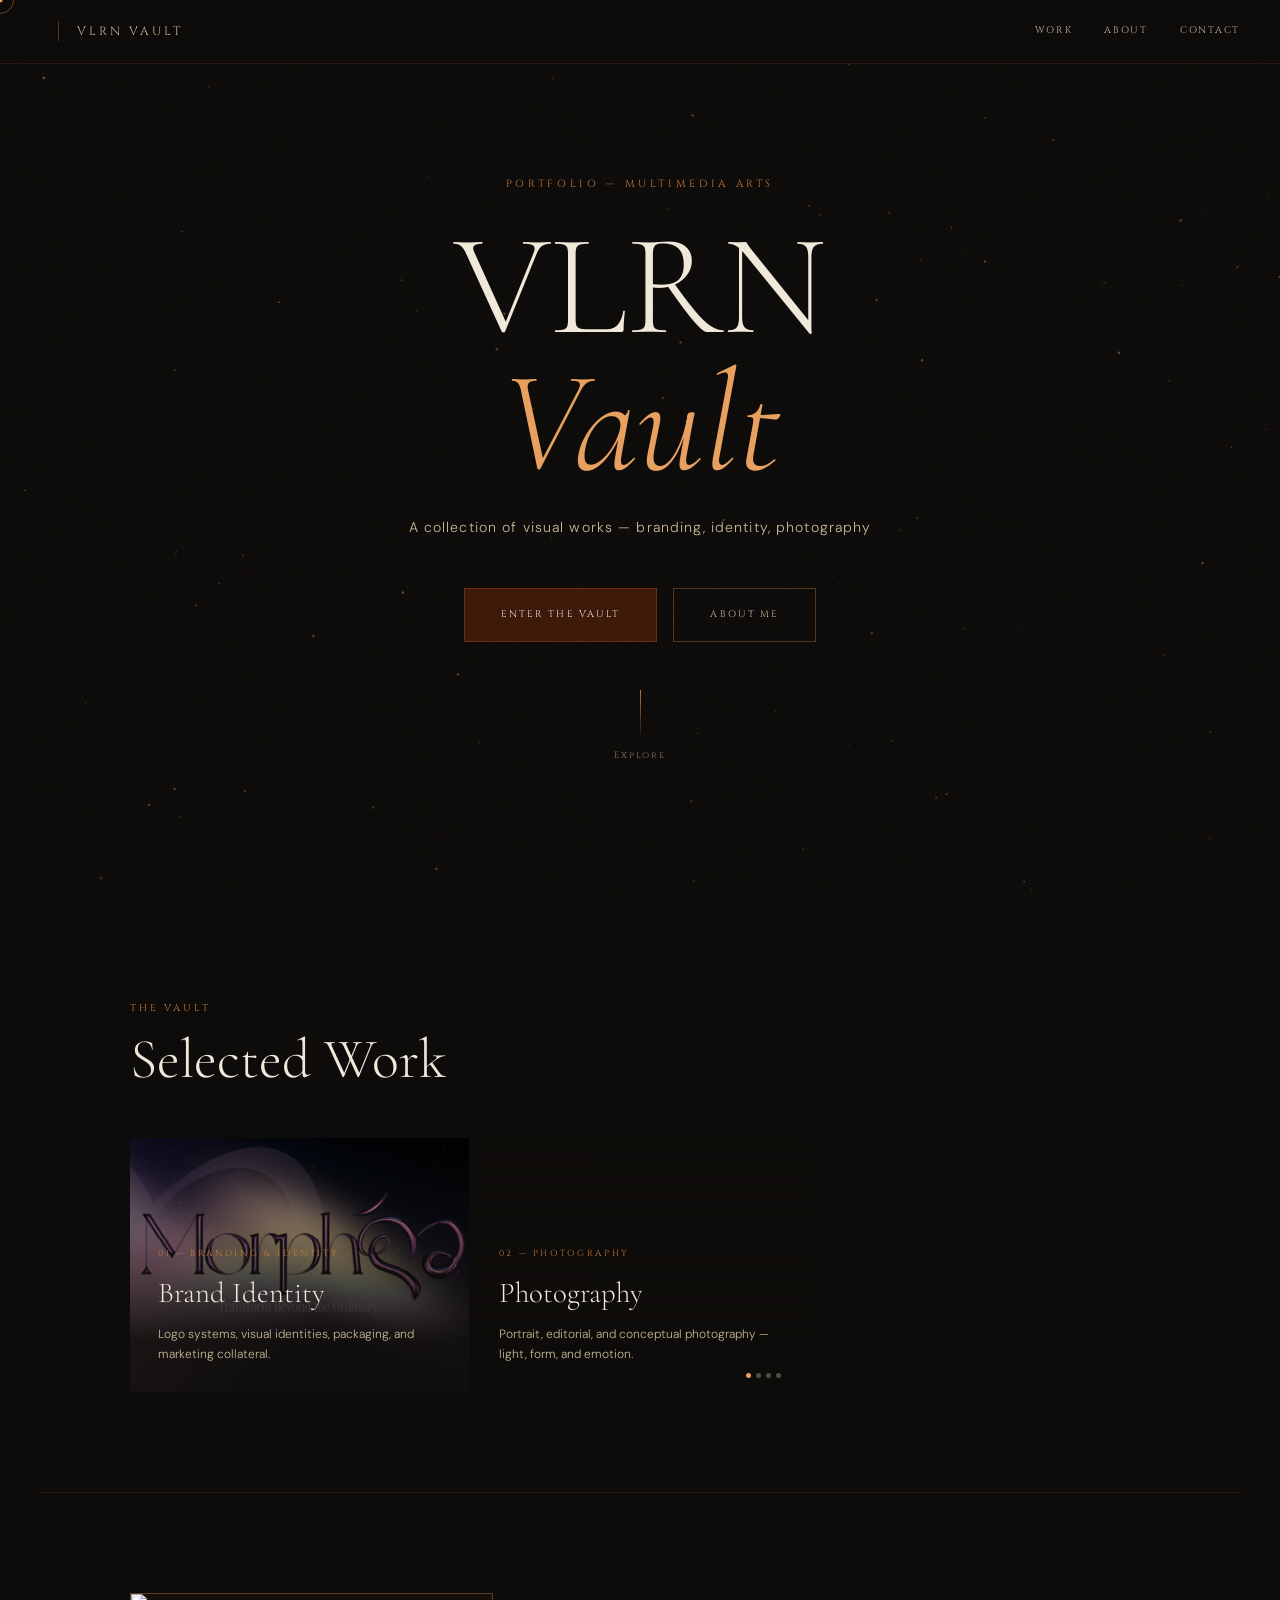
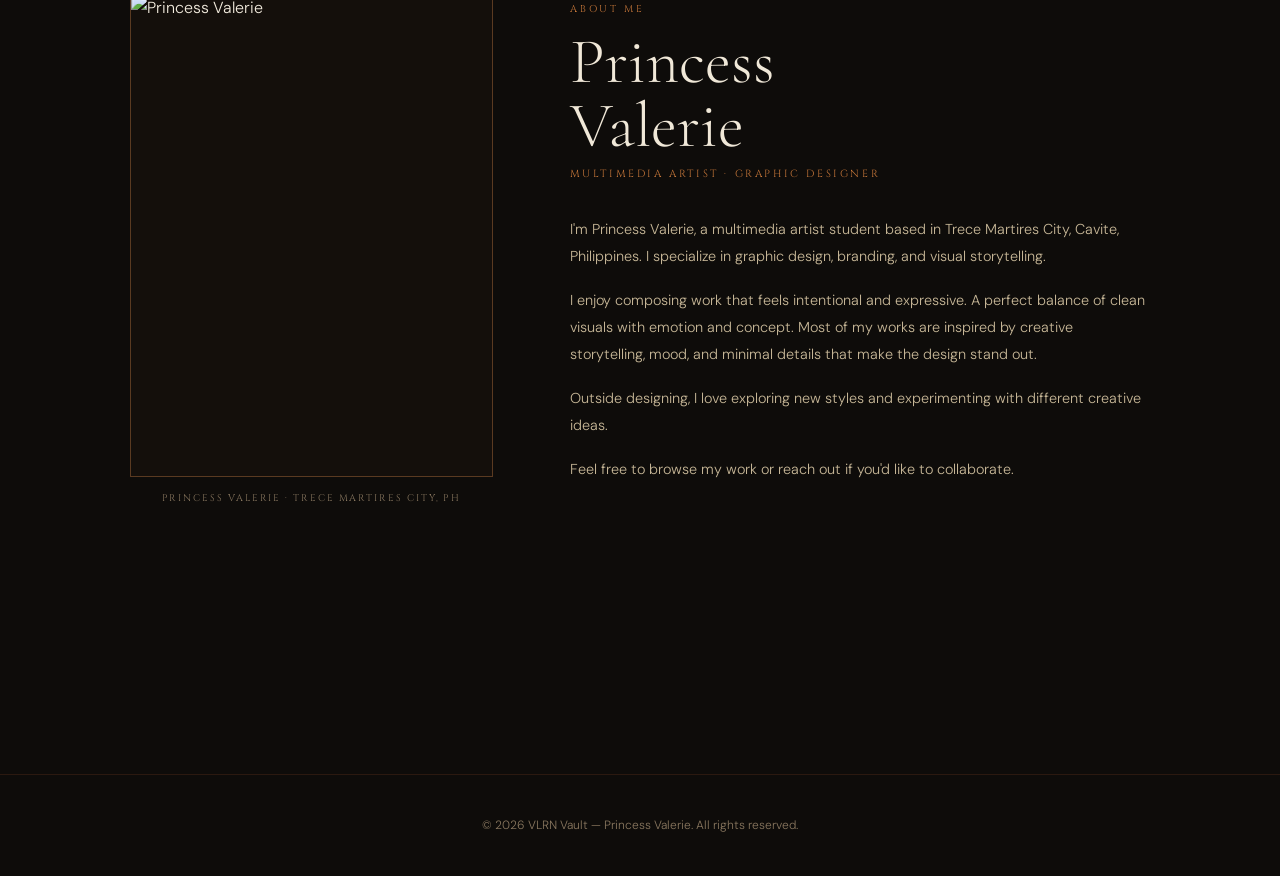
==== index.html @ d0ca5c5c "Add files via upload" ====
<!DOCTYPE html>
<html lang="en">
<head>
  <meta charset="UTF-8" />
  <meta name="viewport" content="width=device-width, initial-scale=1.0" />
  <title>VLRN Vault — Princess Valerie</title>
  <link rel="preconnect" href="https://fonts.googleapis.com" />
  <link rel="preconnect" href="https://fonts.gstatic.com" crossorigin />
  <link href="https://fonts.googleapis.com/css2?family=Cormorant+Garamond:ital,wght@0,300;0,400;0,500;0,600;1,300;1,400&family=Cinzel:wght@400;500;600&family=DM+Sans:wght@300;400;500&display=swap" rel="stylesheet" />
  <style>
    :root {
      --bg: #0e0c0a; --bg2: #161310; --bg3: #1a1410;
      --brown: #3d1a0a; --brown-mid: #6b3010;
      --cream: #f0e8d8; --cream-muted: #c8b898; --cream-dim: #8a7860;
      --accent: #c8783a; --accent2: #e8a060; --accent3: #f0c080;
      --border: rgba(160, 80, 40, 0.2); --border-bright: rgba(200, 120, 58, 0.4);
      --ff-display: 'Cormorant Garamond', Georgia, serif;
      --ff-label: 'Cinzel', serif;
      --ff-body: 'DM Sans', sans-serif;
    }
    *, *::before, *::after { box-sizing: border-box; margin: 0; padding: 0; }
    html { scroll-behavior: smooth; }
    body {
      background: var(--bg); color: var(--cream);
      font-family: var(--ff-body); font-weight: 300;
      line-height: 1.7; overflow-x: hidden; cursor: none; min-height: 100vh;
    }
    body::before {
      content: ''; position: fixed; inset: 0; z-index: 1; pointer-events: none;
      background-image: url("data:image/svg+xml,%3Csvg viewBox='0 0 256 256' xmlns='http://www.w3.org/2000/svg'%3E%3Cfilter id='noise'%3E%3CfeTurbulence type='fractalNoise' baseFrequency='0.9' numOctaves='4' stitchTiles='stitch'/%3E%3C/filter%3E%3Crect width='100%25' height='100%25' filter='url(%23noise)' opacity='0.04'/%3E%3C/svg%3E");
      opacity: 0.35;
    }

    /* CURSOR */
    .cursor-dot { position:fixed;width:5px;height:5px;background:var(--accent2);border-radius:50%;pointer-events:none;z-index:9999;transform:translate(-50%,-50%); }
    .cursor-ring { position:fixed;width:28px;height:28px;border:1.5px solid rgba(200,120,58,0.5);border-radius:50%;pointer-events:none;z-index:9998;transform:translate(-50%,-50%);transition:width .25s,height .25s,border-color .25s; }
    .cursor-ring.hovered { width:44px;height:44px;border-color:var(--accent); }

    /* CANVAS */
    #stars { position:fixed;top:0;left:0;z-index:0;pointer-events:none;width:100%;height:100%; }

    /* NAV */
    .nav {
      position: fixed; top:0;left:0;right:0;height:64px;
      display:flex;align-items:center;justify-content:space-between;
      padding:0 40px;z-index:100;
      background: rgba(14,12,10,0.92);
      border-bottom:1px solid var(--border);
      backdrop-filter:blur(12px);
    }
    /* Logo area — mirrors photography.html */
    .nav-left { display:flex;align-items:center;gap:18px; }
    .vlrn-logo-link { display:flex;align-items:center;text-decoration:none;flex-shrink:0; }
    .vlrn-logo-img {
      height:34px;width:auto;display:block;
      filter:
        invert(0) sepia(0.35) saturate(1.5) hue-rotate(3deg) brightness(1.05)
        drop-shadow(0 0 5px rgba(200,120,58,0.9))
        drop-shadow(0 0 14px rgba(232,160,96,0.65))
        drop-shadow(0 0 28px rgba(200,120,58,0.3));
      transition:filter .3s ease;
    }
    .vlrn-logo-link:hover .vlrn-logo-img {
      filter:
        invert(1) sepia(0.45) saturate(1.7) hue-rotate(3deg) brightness(1.15)
        drop-shadow(0 0 8px rgba(240,192,128,1))
        drop-shadow(0 0 22px rgba(232,160,96,0.9))
        drop-shadow(0 0 44px rgba(200,120,58,0.5));
    }
    .vlrn-logo-text { font-family:var(--ff-label);font-size:0.75rem;letter-spacing:0.25em;text-transform:uppercase;color:var(--cream-muted);text-decoration:none;transition:color .2s; }
    .vlrn-logo-text:hover { color:var(--cream); }
    .nav-divider { width:1px;height:20px;background:var(--border-bright);flex-shrink:0; }

    .nav-links { display:flex;gap:32px;align-items:center; }
    .nav-links a { font-family:var(--ff-label);font-size:0.6rem;letter-spacing:0.18em;text-transform:uppercase;color:var(--cream-muted);text-decoration:none;transition:color .2s;padding:4px 0; }
    .nav-links a:hover { color:var(--accent2); }
    .nav-hamburger { display:none;flex-direction:column;gap:5px;background:none;border:none;padding:8px;cursor:none; }
    .nav-hamburger span { display:block;width:22px;height:1.5px;background:var(--cream-muted);transition:all .3s; }
    .nav-hamburger.open span:nth-child(1) { transform:translateY(6.5px) rotate(45deg); }
    .nav-hamburger.open span:nth-child(2) { opacity:0; }
    .nav-hamburger.open span:nth-child(3) { transform:translateY(-6.5px) rotate(-45deg); }
    .nav-mobile { display:none;position:fixed;inset:0;top:64px;z-index:99;background:rgba(14,12,10,0.98);backdrop-filter:blur(20px);flex-direction:column;align-items:center;justify-content:center;gap:48px; }
    .nav-mobile.open { display:flex; }
    .nav-mobile a { font-family:var(--ff-label);font-size:0.9rem;letter-spacing:0.28em;text-transform:uppercase;color:var(--cream-muted);text-decoration:none;transition:color .2s; }
    .nav-mobile a:hover { color:var(--accent2); }
    @media (max-width:768px) {
      .nav-links { display:none !important; }
      .nav-hamburger { display:flex; }
    }

    /* HERO */
    .hero {
      min-height: 100vh; display:flex;align-items:center;justify-content:center;
      position:relative;z-index:2;text-align:center;padding:120px 40px 80px;
    }
    .hero-content { max-width:800px; }
    .hero-eyebrow { font-family:var(--ff-label);font-size:0.65rem;letter-spacing:0.35em;text-transform:uppercase;color:var(--accent);margin-bottom:24px; }
    .hero-title {
      font-family:var(--ff-display);font-size:clamp(4rem,12vw,9rem);
      font-weight:300;line-height:0.95;color:var(--cream);margin-bottom:24px;
    }
    .hero-title em { font-style:italic;color:var(--accent2); }
    .hero-sub { font-size:0.88rem;color:var(--cream-muted);letter-spacing:0.08em;margin-bottom:48px; }
    .hero-scroll { display:inline-flex;flex-direction:column;align-items:center;gap:10px;color:var(--cream-dim);font-family:var(--ff-label);font-size:0.58rem;letter-spacing:0.2em;text-decoration:none; }
    .hero-scroll-line { width:1px;height:48px;background:linear-gradient(to bottom,var(--accent),transparent); }
    .hero-btns { display:flex;gap:16px;justify-content:center;flex-wrap:wrap;margin-bottom:48px; }
    .hero-btn { font-family:var(--ff-label);font-size:0.6rem;letter-spacing:0.22em;text-transform:uppercase;text-decoration:none;padding:18px 36px;transition:all .3s; }
    .hero-btn-primary { background:var(--brown);border:1px solid var(--brown-mid);color:var(--cream); }
    .hero-btn-primary:hover { background:var(--brown-mid);border-color:var(--accent);color:var(--cream); }
    .hero-btn-outline { background:transparent;border:1px solid var(--border-bright);color:var(--cream-muted); }
    .hero-btn-outline:hover { border-color:var(--accent);color:var(--cream); }

    /* VAULT SECTION */
    .vault-section { padding:100px 40px;max-width:1100px;margin:0 auto;position:relative;z-index:2; }
    .section-eyebrow { font-family:var(--ff-label);font-size:0.62rem;letter-spacing:0.3em;text-transform:uppercase;color:var(--accent);margin-bottom:12px; }
    .section-title { font-family:var(--ff-display);font-size:clamp(2rem,5vw,3.5rem);font-weight:300;color:var(--cream);margin-bottom:48px;line-height:1.1; }

    .vault-grid { display:grid;grid-template-columns:repeat(auto-fill,minmax(320px,1fr));gap:2px; }
    .vault-card {
      position:relative;overflow:hidden;aspect-ratio:4/3;
      text-decoration:none;color:var(--cream);display:flex;flex-direction:column;justify-content:flex-end;
    }
    .vault-card::before {
      content:'';position:absolute;inset:0;
      background:linear-gradient(to top,rgba(14,12,10,0.95) 20%,rgba(14,12,10,0.1));
      z-index:1;transition:opacity .4s;
    }
    .vault-card:hover::before { opacity:0.8; }
    .vault-card-bg { position:absolute;inset:0;background-size:cover;background-position:center;transition:transform .5s ease; }
    .vault-card:hover .vault-card-bg { transform:scale(1.06); }

    .vault-card-slide {
      position:absolute;inset:0;background-size:cover;background-position:center;
      opacity:0;transition:opacity 1.2s ease;
    }
    .vault-card-slide.active { opacity:1; }
    .slide-dots { position:absolute;bottom:14px;right:28px;z-index:3;display:flex;gap:5px; }
    .slide-dot { width:5px;height:5px;border-radius:50%;background:rgba(240,232,216,0.3);transition:background .3s; }
    .slide-dot.active { background:var(--accent2); }

    .vault-card-content { position:relative;z-index:2;padding:28px; }
    .vault-card-num { font-family:var(--ff-label);font-size:0.55rem;letter-spacing:0.3em;text-transform:uppercase;color:var(--accent);margin-bottom:8px;display:block; }
    .vault-card-name { font-family:var(--ff-display);font-size:1.8rem;font-weight:300;margin-bottom:6px; }
    .vault-card-desc { font-size:0.75rem;color:var(--cream-muted); }
    .vault-card-arrow { position:absolute;top:24px;right:24px;z-index:2;font-size:1rem;color:var(--accent);opacity:0;transform:translateX(-8px);transition:opacity .3s,transform .3s; }
    .vault-card:hover .vault-card-arrow { opacity:1;transform:translateX(0); }

    /* ABOUT SECTION */
    .about-section { padding:clamp(60px,8vw,100px) clamp(20px,5vw,40px);max-width:1100px;margin:0 auto;position:relative;z-index:2; }
    .about-grid { display:grid;grid-template-columns:1fr 1.6fr;gap:clamp(32px,6vw,80px);align-items:start; }
    .about-photo-wrap { position:relative;width:100%; }
    .about-photo { width:100%;aspect-ratio:3/4;object-fit:cover;object-position:top center;filter:grayscale(15%) contrast(1.05);border:1px solid var(--border-bright);display:block;max-height:65vh; }
    .about-photo-caption { font-family:var(--ff-label);font-size:0.6rem;letter-spacing:0.2em;text-transform:uppercase;color:var(--cream-dim);margin-top:14px;text-align:center; }
    .about-text { padding-top:8px; }
    .about-name { font-family:var(--ff-display);font-size:clamp(2rem,5vw,4rem);font-weight:300;line-height:1;color:var(--cream);margin-bottom:8px; }
    .about-title-line { font-family:var(--ff-label);font-size:0.65rem;letter-spacing:0.25em;text-transform:uppercase;color:var(--accent);margin-bottom:32px; }
    .about-bio { color:var(--cream-muted);font-size:clamp(0.82rem,2vw,0.9rem);line-height:1.9;margin-bottom:32px; }
    .about-bio p { margin-bottom:16px; }
    .about-bio p:last-child { margin-bottom:0; }
    @media (max-width:768px) {
      .about-section { padding:60px 20px; }
      .about-grid { grid-template-columns:1fr;gap:28px; }
      .about-photo { max-height:72vw; }
      .about-text { padding-top:0; }
      .about-name { font-size:clamp(2rem,9vw,3rem); }
    }
    @media (max-width:430px) {
      .about-photo { aspect-ratio:3/4;max-height:55vw; }
      .about-name { font-size:clamp(1.8rem,10vw,2.6rem); }
    }

    /* CONTACT */
    .contact-block { border-top:1px solid var(--border);padding-top:32px;margin-top:32px; }
    .contact-label { font-family:var(--ff-label);font-size:0.6rem;letter-spacing:0.25em;text-transform:uppercase;color:var(--accent);margin-bottom:20px; }
    .contact-items { display:flex;flex-direction:column;gap:14px; }
    .contact-item { display:flex;align-items:center;gap:14px; }
    .contact-icon { width:32px;height:32px;border:1px solid var(--border-bright);display:flex;align-items:center;justify-content:center;font-size:0.75rem;color:var(--accent);flex-shrink:0; }
    .contact-info { display:flex;flex-direction:column; }
    .contact-info-label { font-family:var(--ff-label);font-size:0.55rem;letter-spacing:0.2em;text-transform:uppercase;color:var(--cream-dim); }
    .contact-info-value { font-size:0.85rem;color:var(--cream-muted);text-decoration:none;transition:color .2s; }
    a.contact-info-value:hover { color:var(--cream); }

    /* DIVIDER */
    .divider { border:none;border-top:1px solid var(--border);margin:0 40px;position:relative;z-index:2; }

    /* FOOTER */
    footer { border-top:1px solid var(--border);padding:40px;text-align:center;position:relative;z-index:2; }
    footer p { font-size:0.75rem;color:var(--cream-dim); }

    /* GLOBAL RESPONSIVE */
    @media (max-width:768px) {
      .nav { padding:0 20px; }
      .vault-section { padding:60px 20px; }
      .vault-grid { grid-template-columns:1fr; }
      .hero { padding:100px 20px 60px;min-height:100svh; }
      .hero-btns { flex-direction:column;align-items:center; }
      .hero-btn { width:100%;max-width:280px;text-align:center; }
    }
    @media (max-width:480px) {
      .hero-title { font-size:clamp(2.5rem,20vw,5rem); }
      .section-title { font-size:clamp(1.6rem,7vw,2.5rem); }
      .about-name { font-size:clamp(1.8rem,8vw,3rem); }
      .vault-card-name { font-size:1.4rem; }
    }
    @media (min-width:1400px) {
      .about-section,.vault-section { max-width:1300px; }
    }

    /* SCROLL TO TOP */
    .scroll-top { position:fixed;bottom:32px;right:32px;z-index:200;width:44px;height:44px;border-radius:50%;background:rgba(61,26,10,0.85);border:1px solid rgba(200,120,58,0.4);color:rgba(200,160,100,0.8);font-size:1rem;display:flex;align-items:center;justify-content:center;cursor:none;text-decoration:none;opacity:0;pointer-events:none;transition:opacity .3s,border-color .3s,background .3s;backdrop-filter:blur(8px); }
    .scroll-top.visible { opacity:1;pointer-events:all; }
    .scroll-top:hover { background:rgba(107,58,10,0.8);border-color:var(--accent);color:var(--cream); }

    /* REVEAL */
    .reveal { opacity:0;transform:translateY(20px);transition:opacity .7s ease,transform .7s ease; }
    .reveal.in { opacity:1;transform:none; }
  </style>
</head>
<body>

  <canvas id="stars"></canvas>
  <div class="cursor-dot" id="dot"></div>
  <div class="cursor-ring" id="ring"></div>

  <nav class="nav">
    <!-- Logo — same as photography.html -->
    <div class="nav-left">
      <a href="#" class="vlrn-logo-link">
        <img src="assets/vlrn5.png" alt="VLRN Vault" class="vlrn-logo-img"
          onerror="this.style.display='none';" />
      </a>
      <div class="nav-divider"></div>
      <a href="#" class="vlrn-logo-text">VLRN Vault</a>
    </div>
    <div class="nav-links">
      <a href="#vault">Work</a>
      <a href="#about">About</a>
      <a href="#contact">Contact</a>
    </div>
    <button class="nav-hamburger" id="hamburger" aria-label="Menu">
      <span></span><span></span><span></span>
    </button>
  </nav>

  <div class="nav-mobile" id="navMobile">
    <a href="#vault" class="mob-link">Work</a>
    <a href="#about" class="mob-link">About</a>
    <a href="#contact" class="mob-link">Contact</a>
  </div>

  <!-- HERO -->
  <section class="hero">
    <div class="hero-content">
      <p class="hero-eyebrow reveal">Portfolio — Multimedia Arts</p>
      <h1 class="hero-title reveal">VLRN<br><em>Vault</em></h1>
      <p class="hero-sub reveal">A collection of visual works — branding, identity, photography</p>
      <div class="hero-btns reveal">
        <a href="#vault" class="hero-btn hero-btn-primary">Enter the Vault</a>
        <a href="#about" class="hero-btn hero-btn-outline">About Me</a>
      </div>
      <a href="#vault" class="hero-scroll reveal">
        <span class="hero-scroll-line"></span>
        Explore
      </a>
    </div>
  </section>

  <!-- VAULT GRID -->
  <section class="vault-section" id="vault">
    <p class="section-eyebrow reveal">The Vault</p>
    <h2 class="section-title reveal">Selected Work</h2>
    <div class="vault-grid">

      <!-- BRANDING -->
      <a href="branding.html" class="vault-card reveal">
        <div class="vault-card-bg" style="background:linear-gradient(135deg,#0d0518,#3d1278,#c44fd0);background-image:url('assets/header.png');background-size:cover;background-position:center;"></div>
        <span class="vault-card-arrow">→</span>
        <div class="vault-card-content">
          <span class="vault-card-num">01 — Branding & Identity</span>
          <h2 class="vault-card-name">Brand Identity</h2>
          <p class="vault-card-desc">Logo systems, visual identities, packaging, and marketing collateral.</p>
        </div>
      </a>

      <!-- PHOTOGRAPHY — slideshow -->
      <a href="photography.html" class="vault-card reveal" id="photoCard">
        <div class="slide-dots" id="slideDots"></div>
        <span class="vault-card-arrow">→</span>
        <div class="vault-card-content">
          <span class="vault-card-num">02 — Photography</span>
          <h2 class="vault-card-name">Photography</h2>
          <p class="vault-card-desc">Portrait, editorial, and conceptual photography — light, form, and emotion.</p>
        </div>
      </a>

    </div>
  </section>

  <hr class="divider" />

  <!-- ABOUT -->
  <section class="about-section" id="about">
    <div class="about-grid">
      <div class="about-photo-wrap reveal">
        <img class="about-photo" src="assets/PengPengSahur.jpg" alt="Princess Valerie" onerror="this.style.background='#1a1410';this.style.minHeight='400px';" />
        <p class="about-photo-caption">Princess Valerie · Trece Martires City, PH</p>
      </div>
      <div class="about-text">
        <p class="section-eyebrow reveal">About Me</p>
        <h2 class="about-name reveal">Princess<br>Valerie</h2>
        <p class="about-title-line reveal">Multimedia Artist · Graphic Designer</p>
        <div class="about-bio reveal">
          <p>I'm Princess Valerie, a multimedia artist student based in Trece Martires City, Cavite, Philippines. I specialize in graphic design, branding, and visual storytelling.</p>
          <p>I enjoy composing work that feels intentional and expressive. A perfect balance of clean visuals with emotion and concept. Most of my works are inspired by creative storytelling, mood, and minimal details that make the design stand out.</p>
          <p>Outside designing, I love exploring new styles and experimenting with different creative ideas.</p>
          <p>Feel free to browse my work or reach out if you'd like to collaborate.</p>
        </div>
        <div class="contact-block reveal" id="contact">
          <p class="contact-label">Get in Touch</p>
          <div class="contact-items">
            <div class="contact-item">
              <div class="contact-icon">✉</div>
              <div class="contact-info">
                <span class="contact-info-label">Email</span>
                <a href="mailto:valrinry@gmail.com" class="contact-info-value">valrinry@gmail.com</a>
              </div>
            </div>
            <div class="contact-item">
              <div class="contact-icon">◈</div>
              <div class="contact-info">
                <span class="contact-info-label">Instagram</span>
                <a href="https://instagram.com/vlrn.vault" target="_blank" class="contact-info-value">@vlrn.vault</a>
              </div>
            </div>
          </div>
        </div>
      </div>
    </div>
  </section>

  <footer>
    <p>© 2026 VLRN Vault — Princess Valerie. All rights reserved.</p>
  </footer>

  <a href="#" class="scroll-top" id="scrollTop" aria-label="Back to top">↑</a>

  <script>
    /* STARS */
    (function() {
      const canvas = document.getElementById('stars'), ctx = canvas.getContext('2d');
      let stars = [], W, H;
      function resize() { W = canvas.width = window.innerWidth; H = canvas.height = window.innerHeight; }
      function initStars() {
        stars = [];
        for (let i = 0; i < 160; i++)
          stars.push({ x:Math.random()*W, y:Math.random()*H, r:Math.random()*1.2+0.2, a:Math.random(), da:(Math.random()-.5)*.004, speed:Math.random()*.1+.02 });
      }
      function draw() {
        ctx.clearRect(0,0,W,H);
        stars.forEach(s => {
          s.a += s.da; if (s.a<=0||s.a>=1) s.da*=-1;
          s.y -= s.speed; if (s.y<0) { s.y=H; s.x=Math.random()*W; }
          ctx.beginPath(); ctx.arc(s.x,s.y,s.r,0,Math.PI*2);
          ctx.fillStyle=`rgba(200,160,100,${s.a*0.5})`; ctx.fill();
        });
        requestAnimationFrame(draw);
      }
      window.addEventListener('resize', () => { resize(); initStars(); });
      resize(); initStars(); draw();
    })();

    /* CURSOR */
    (function() {
      const dot = document.getElementById('dot'), ring = document.getElementById('ring');
      let mx=0,my=0,rx=0,ry=0;
      document.addEventListener('mousemove', e => { mx=e.clientX; my=e.clientY; });
      (function follow() {
        rx+=(mx-rx)*.12; ry+=(my-ry)*.12;
        dot.style.left=mx+'px'; dot.style.top=my+'px';
        ring.style.left=rx+'px'; ring.style.top=ry+'px';
        requestAnimationFrame(follow);
      })();
      document.querySelectorAll('a,button').forEach(el => {
        el.addEventListener('mouseenter', () => ring.classList.add('hovered'));
        el.addEventListener('mouseleave', () => ring.classList.remove('hovered'));
      });
    })();

    /* PHOTOGRAPHY SLIDESHOW */
    (function() {
      const slides = [
        'assets/IMG_0067.png',
        'assets/IMG_0069.png',
        'assets/IMG_6723 3.png',
        'assets/IMG_9928.png'
      ];
      const card = document.getElementById('photoCard');
      const dotsEl = document.getElementById('slideDots');
      let cur = 0;

      slides.forEach((src, i) => {
        const el = document.createElement('div');
        el.className = 'vault-card-slide' + (i === 0 ? ' active' : '');
        el.style.backgroundImage = `url('${src}')`;
        card.insertBefore(el, card.firstChild);

        const dot = document.createElement('div');
        dot.className = 'slide-dot' + (i === 0 ? ' active' : '');
        dotsEl.appendChild(dot);
      });

      setInterval(() => {
        const allSlides = card.querySelectorAll('.vault-card-slide');
        const allDots = dotsEl.querySelectorAll('.slide-dot');
        allSlides[cur].classList.remove('active');
        allDots[cur].classList.remove('active');
        cur = (cur + 1) % slides.length;
        allSlides[cur].classList.add('active');
        allDots[cur].classList.add('active');
      }, 2800);
    })();

    /* SCROLL TO TOP */
    const scrollTopBtn = document.getElementById('scrollTop');
    window.addEventListener('scroll', () => scrollTopBtn.classList.toggle('visible', window.scrollY > 300));
    scrollTopBtn.addEventListener('click', e => { e.preventDefault(); window.scrollTo({ top:0, behavior:'smooth' }); });

    /* REVEAL */
    const ro = new IntersectionObserver(entries => {
      entries.forEach(e => {
        if (e.isIntersecting) {
          const sibs = [...e.target.parentElement.querySelectorAll('.reveal')];
          setTimeout(() => e.target.classList.add('in'), sibs.indexOf(e.target) * 100);
          ro.unobserve(e.target);
        }
      });
    }, { threshold: 0.1 });
    document.querySelectorAll('.reveal').forEach(r => ro.observe(r));

    /* HAMBURGER */
    const hamburger = document.getElementById('hamburger');
    const navMobile = document.getElementById('navMobile');
    hamburger.addEventListener('click', () => {
      hamburger.classList.toggle('open');
      navMobile.classList.toggle('open');
      document.body.style.overflow = navMobile.classList.contains('open') ? 'hidden' : '';
    });
    document.querySelectorAll('.mob-link').forEach(link => {
      link.addEventListener('click', () => {
        hamburger.classList.remove('open');
        navMobile.classList.remove('open');
        document.body.style.overflow = '';
      });
    });
  </script>
</body>
</html>
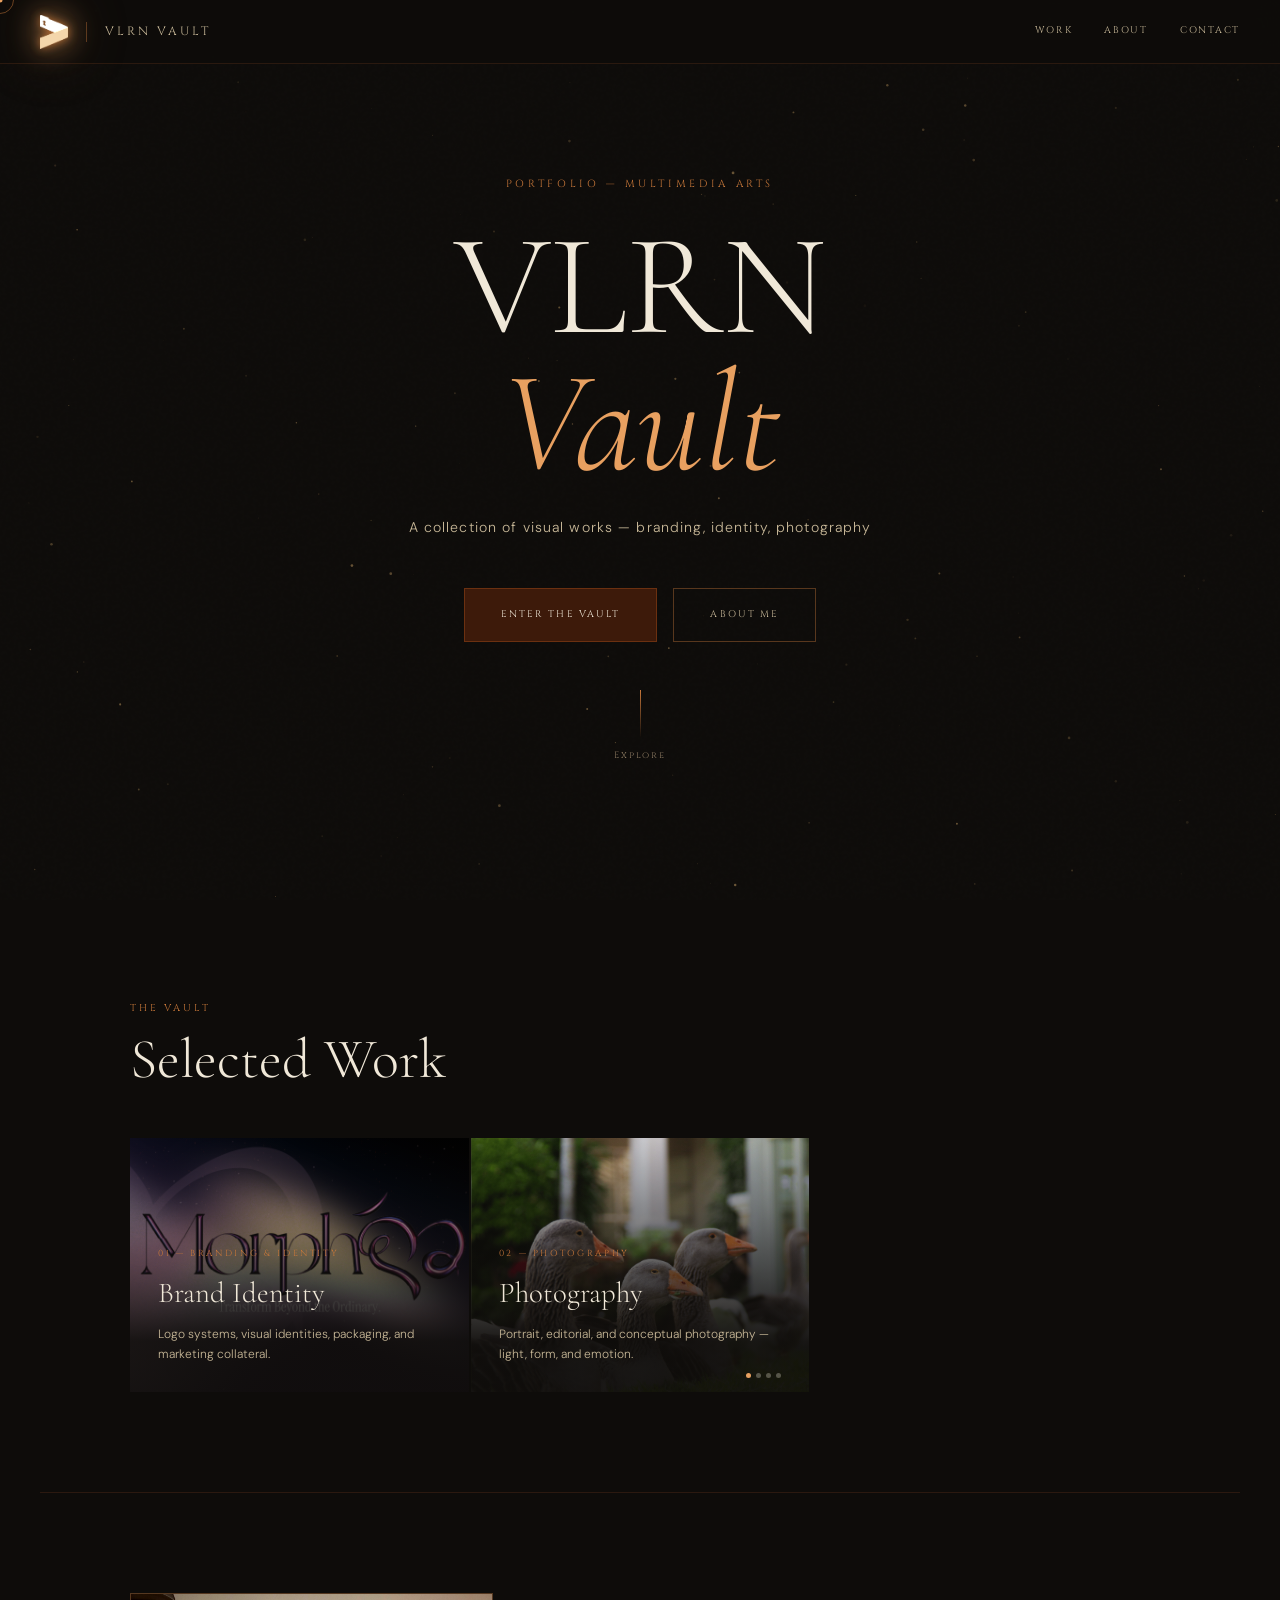
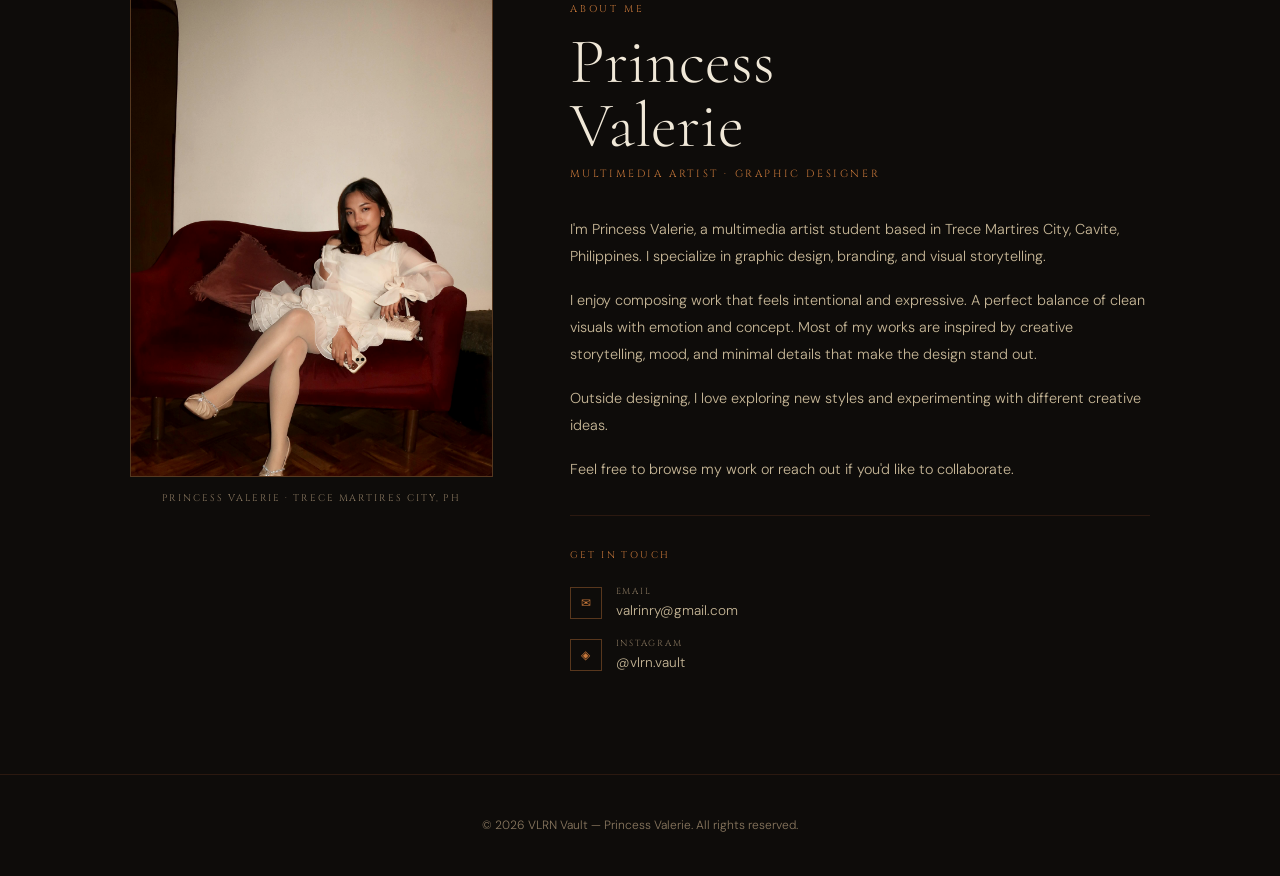
==== commit 3c28bbdd: "Update image file extensions in slideshow" ====
--- a/index.html
+++ b/index.html
@@ -389,10 +389,10 @@
     /* PHOTOGRAPHY SLIDESHOW */
     (function() {
       const slides = [
-        'assets/IMG_0067.png',
-        'assets/IMG_0069.png',
-        'assets/IMG_6723 3.png',
-        'assets/IMG_9928.png'
+        'assets/IMG_0067.jpg',
+        'assets/IMG_0069.jpg',
+        'assets/IMG_6723 3.jpg',
+        'assets/IMG_9928.jpg'
       ];
       const card = document.getElementById('photoCard');
       const dotsEl = document.getElementById('slideDots');
@@ -454,4 +454,4 @@
     });
   </script>
 </body>
-</html>+</html>
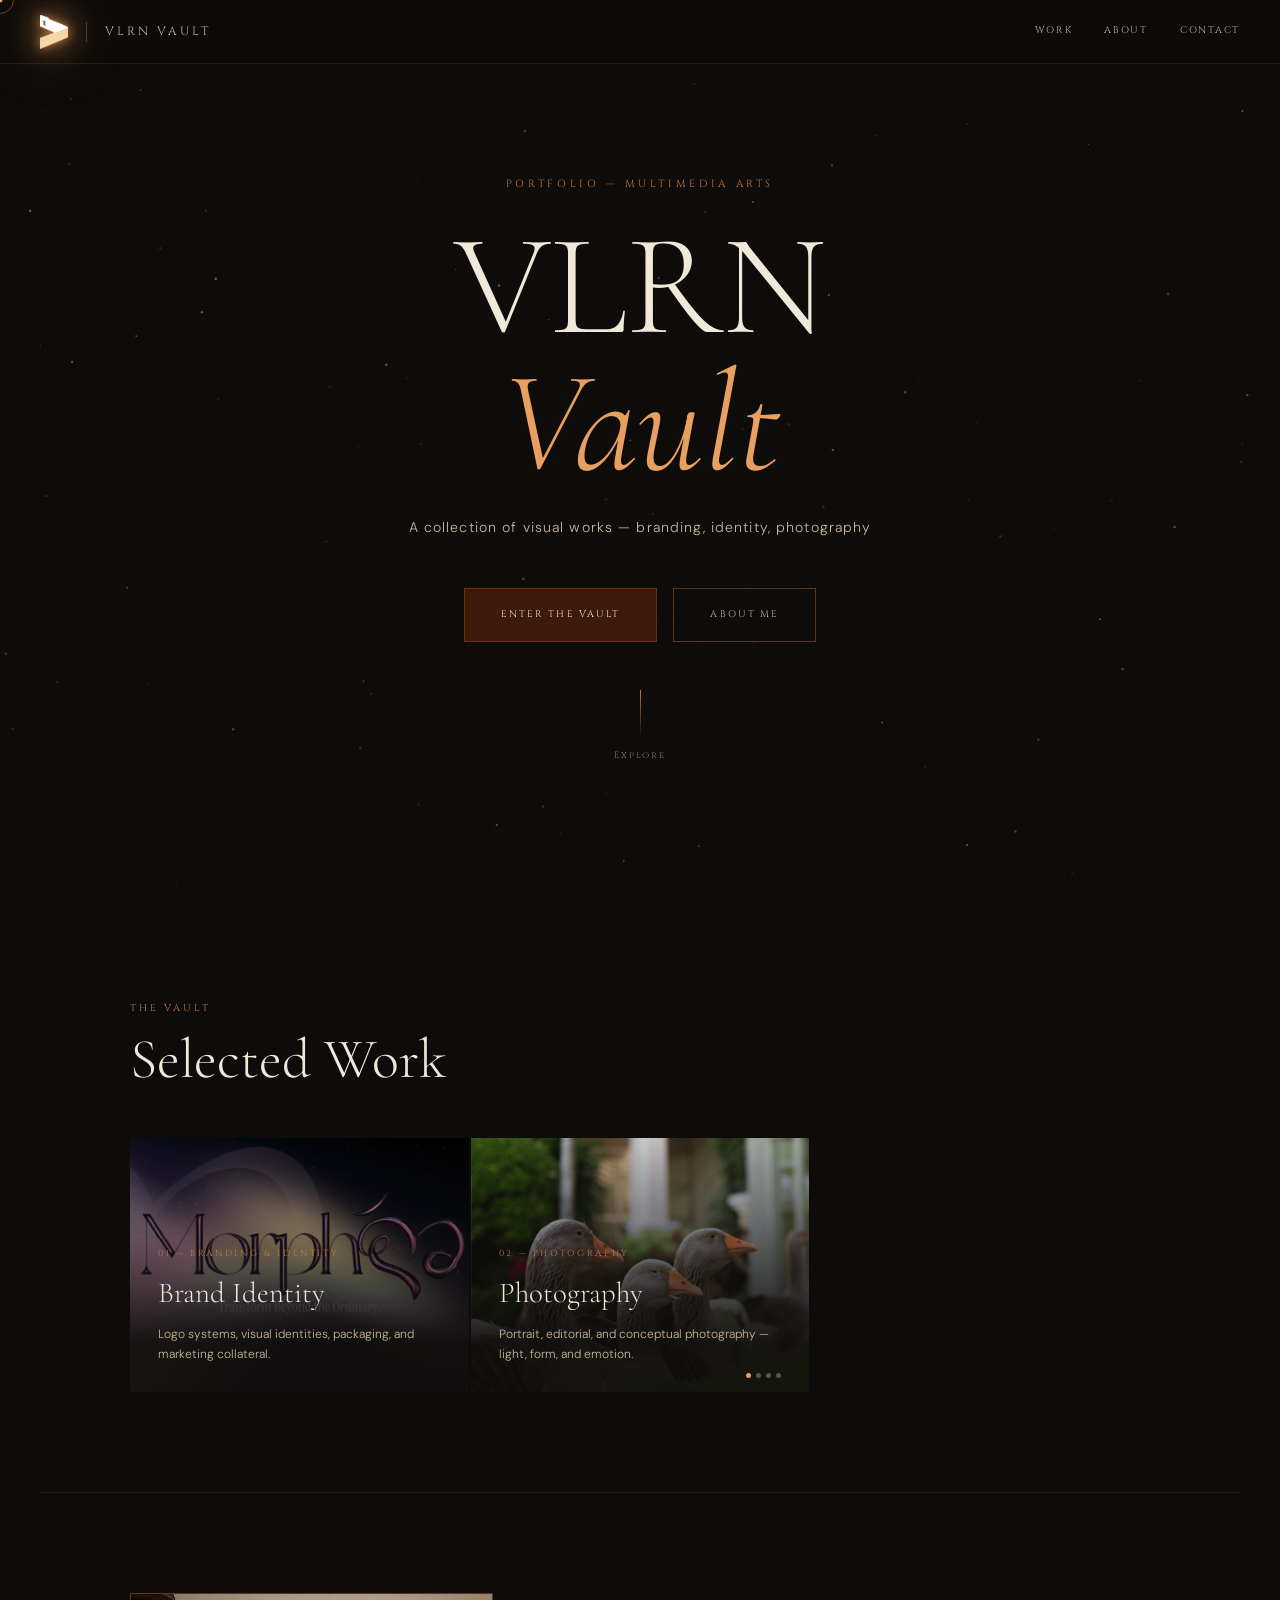
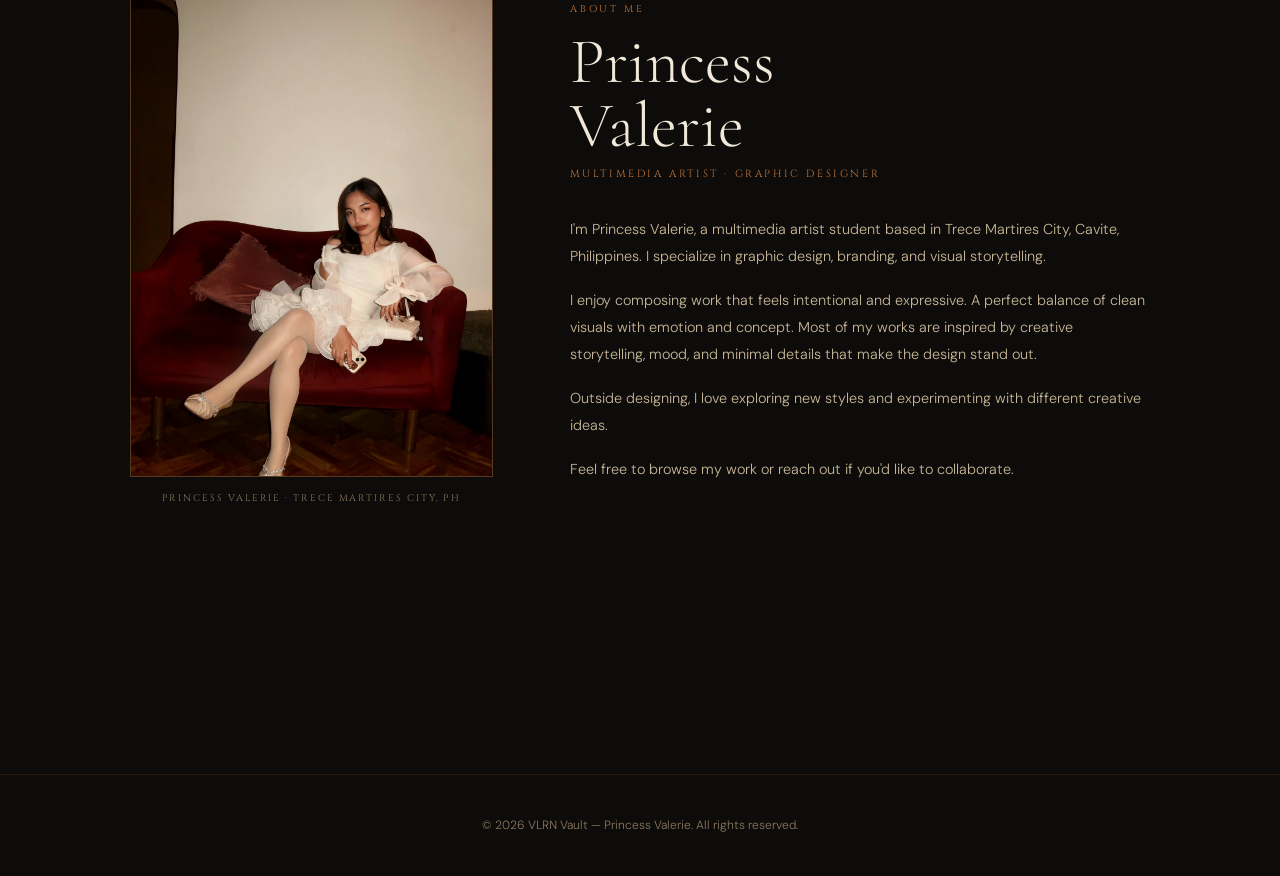
==== commit 0597c82f: "Add files via upload" ====
--- a/index.html
+++ b/index.html
@@ -7,6 +7,7 @@
   <link rel="preconnect" href="https://fonts.googleapis.com" />
   <link rel="preconnect" href="https://fonts.gstatic.com" crossorigin />
   <link href="https://fonts.googleapis.com/css2?family=Cormorant+Garamond:ital,wght@0,300;0,400;0,500;0,600;1,300;1,400&family=Cinzel:wght@400;500;600&family=DM+Sans:wght@300;400;500&display=swap" rel="stylesheet" />
+  <link rel="icon" type="image/png" href="../assets/vlrn5.png" />
   <style>
     :root {
       --bg: #0e0c0a; --bg2: #161310; --bg3: #1a1410;
@@ -454,4 +455,4 @@
     });
   </script>
 </body>
-</html>
+</html>
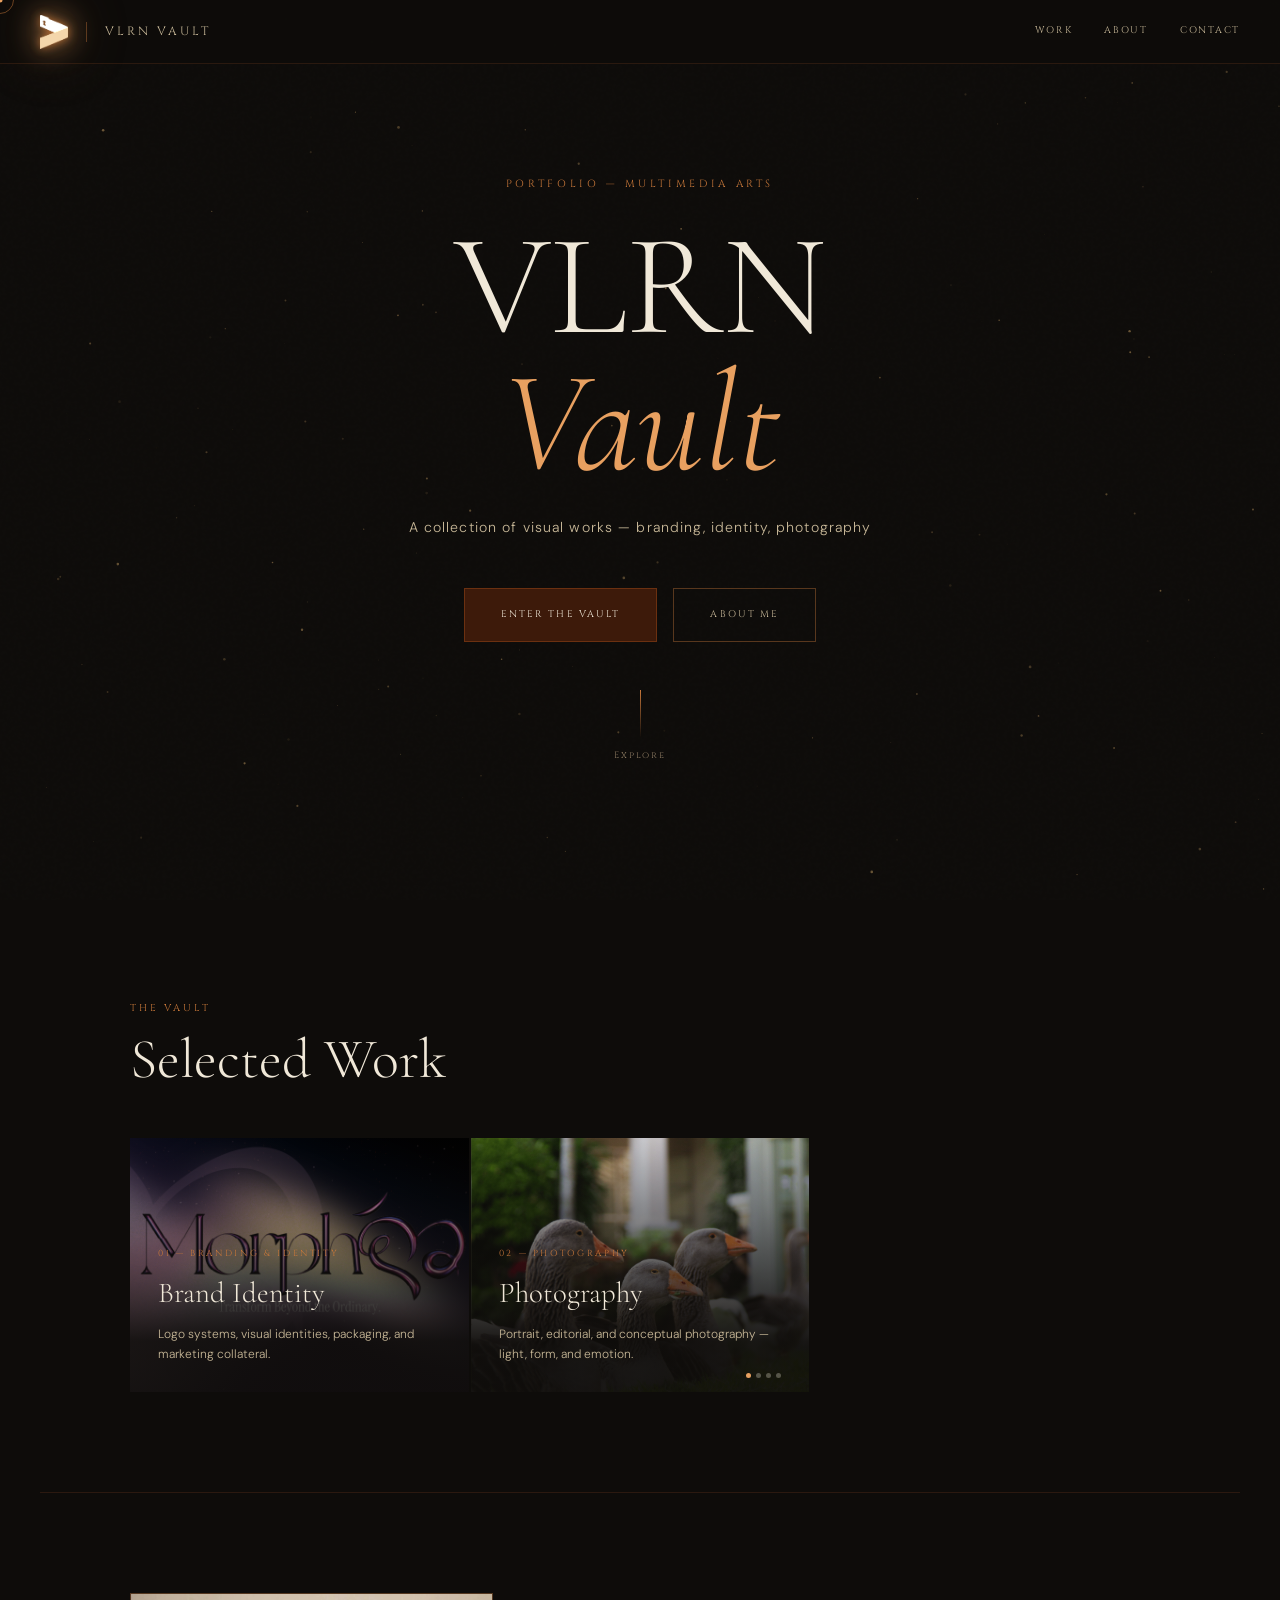
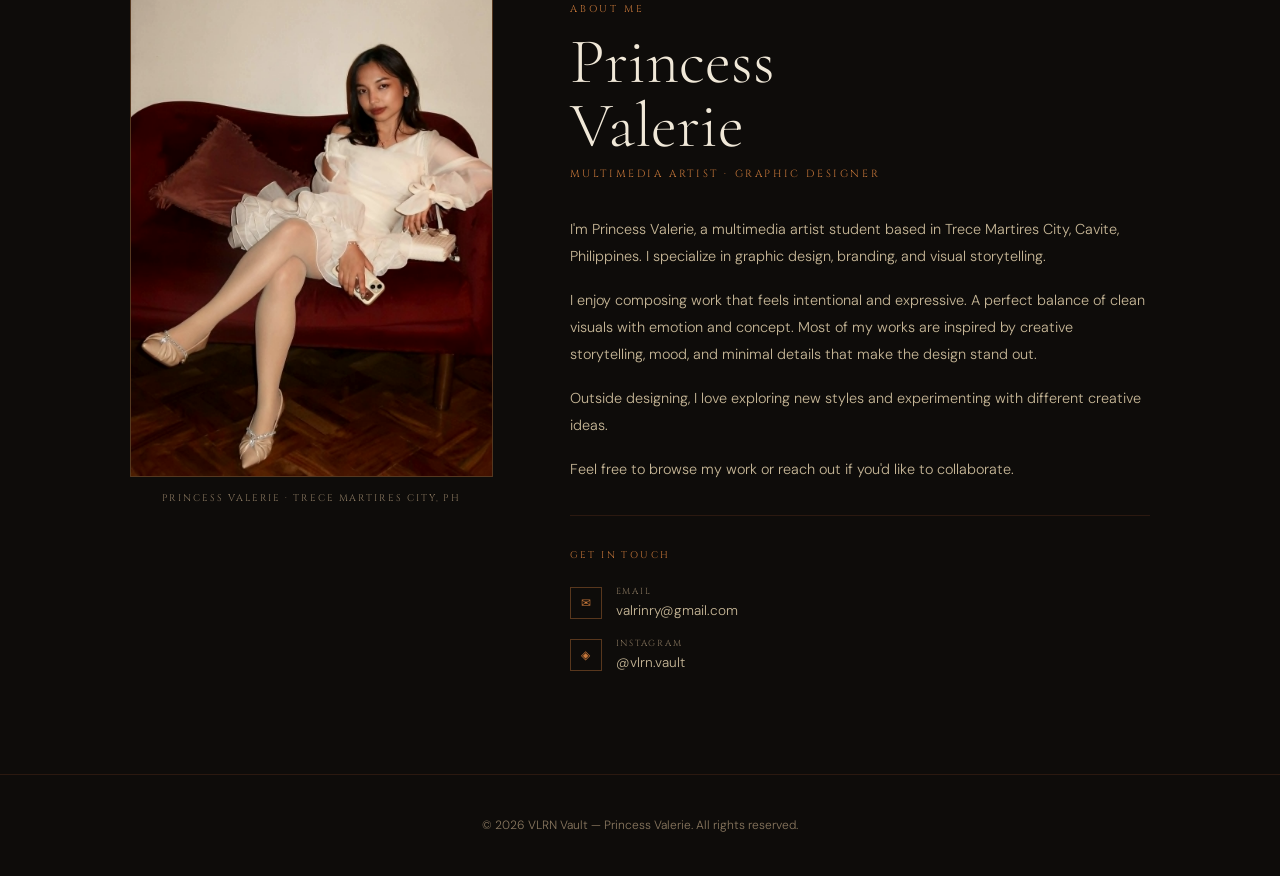
==== commit 8bda86b7: "Refactor about photo styles for better responsiveness Updated styles for the about photo section, in" ====
--- a/index.html
+++ b/index.html
@@ -49,7 +49,6 @@
       border-bottom:1px solid var(--border);
       backdrop-filter:blur(12px);
     }
-    /* Logo area — mirrors photography.html */
     .nav-left { display:flex;align-items:center;gap:18px; }
     .vlrn-logo-link { display:flex;align-items:center;text-decoration:none;flex-shrink:0; }
     .vlrn-logo-img {
@@ -150,7 +149,19 @@
     .about-section { padding:clamp(60px,8vw,100px) clamp(20px,5vw,40px);max-width:1100px;margin:0 auto;position:relative;z-index:2; }
     .about-grid { display:grid;grid-template-columns:1fr 1.6fr;gap:clamp(32px,6vw,80px);align-items:start; }
     .about-photo-wrap { position:relative;width:100%; }
-    .about-photo { width:100%;aspect-ratio:3/4;object-fit:cover;object-position:top center;filter:grayscale(15%) contrast(1.05);border:1px solid var(--border-bright);display:block;max-height:65vh; }
+
+    /* BASE about-photo — desktop */
+    .about-photo {
+      width:100%;
+      aspect-ratio:3/4;
+      object-fit:cover;
+      object-position:center 15%;   /* ← was "top center", now shows face */
+      filter:grayscale(15%) contrast(1.05);
+      border:1px solid var(--border-bright);
+      display:block;
+      max-height:65vh;
+    }
+
     .about-photo-caption { font-family:var(--ff-label);font-size:0.6rem;letter-spacing:0.2em;text-transform:uppercase;color:var(--cream-dim);margin-top:14px;text-align:center; }
     .about-text { padding-top:8px; }
     .about-name { font-family:var(--ff-display);font-size:clamp(2rem,5vw,4rem);font-weight:300;line-height:1;color:var(--cream);margin-bottom:8px; }
@@ -158,15 +169,29 @@
     .about-bio { color:var(--cream-muted);font-size:clamp(0.82rem,2vw,0.9rem);line-height:1.9;margin-bottom:32px; }
     .about-bio p { margin-bottom:16px; }
     .about-bio p:last-child { margin-bottom:0; }
+
+    /* MOBILE about-photo fix */
     @media (max-width:768px) {
       .about-section { padding:60px 20px; }
       .about-grid { grid-template-columns:1fr;gap:28px; }
-      .about-photo { max-height:72vw; }
       .about-text { padding-top:0; }
       .about-name { font-size:clamp(2rem,9vw,3rem); }
-    }
+
+      /* Key fix: remove height cap, let aspect-ratio drive the height */
+      .about-photo {
+        aspect-ratio: 3/4;
+        max-height: none;              /* remove the cap that was squashing the photo */
+        width: 100%;
+        object-position: center 15%;  /* keep subject centered */
+      }
+    }
+
     @media (max-width:430px) {
-      .about-photo { aspect-ratio:3/4;max-height:55vw; }
+      .about-photo {
+        aspect-ratio: 3/4;
+        max-height: none;
+        object-position: center 15%;
+      }
       .about-name { font-size:clamp(1.8rem,10vw,2.6rem); }
     }
 
@@ -224,7 +249,6 @@
   <div class="cursor-ring" id="ring"></div>
 
   <nav class="nav">
-    <!-- Logo — same as photography.html -->
     <div class="nav-left">
       <a href="#" class="vlrn-logo-link">
         <img src="assets/vlrn5.png" alt="VLRN Vault" class="vlrn-logo-img"
@@ -303,7 +327,12 @@
   <section class="about-section" id="about">
     <div class="about-grid">
       <div class="about-photo-wrap reveal">
-        <img class="about-photo" src="assets/PengPengSahur.jpg" alt="Princess Valerie" onerror="this.style.background='#1a1410';this.style.minHeight='400px';" />
+        <img
+          class="about-photo"
+          src="assets/PengPengSahur.jpg"
+          alt="Princess Valerie"
+          onerror="this.style.background='#1a1410';this.style.minHeight='400px';"
+        />
         <p class="about-photo-caption">Princess Valerie · Trece Martires City, PH</p>
       </div>
       <div class="about-text">
@@ -455,4 +484,4 @@
     });
   </script>
 </body>
-</html>+</html>
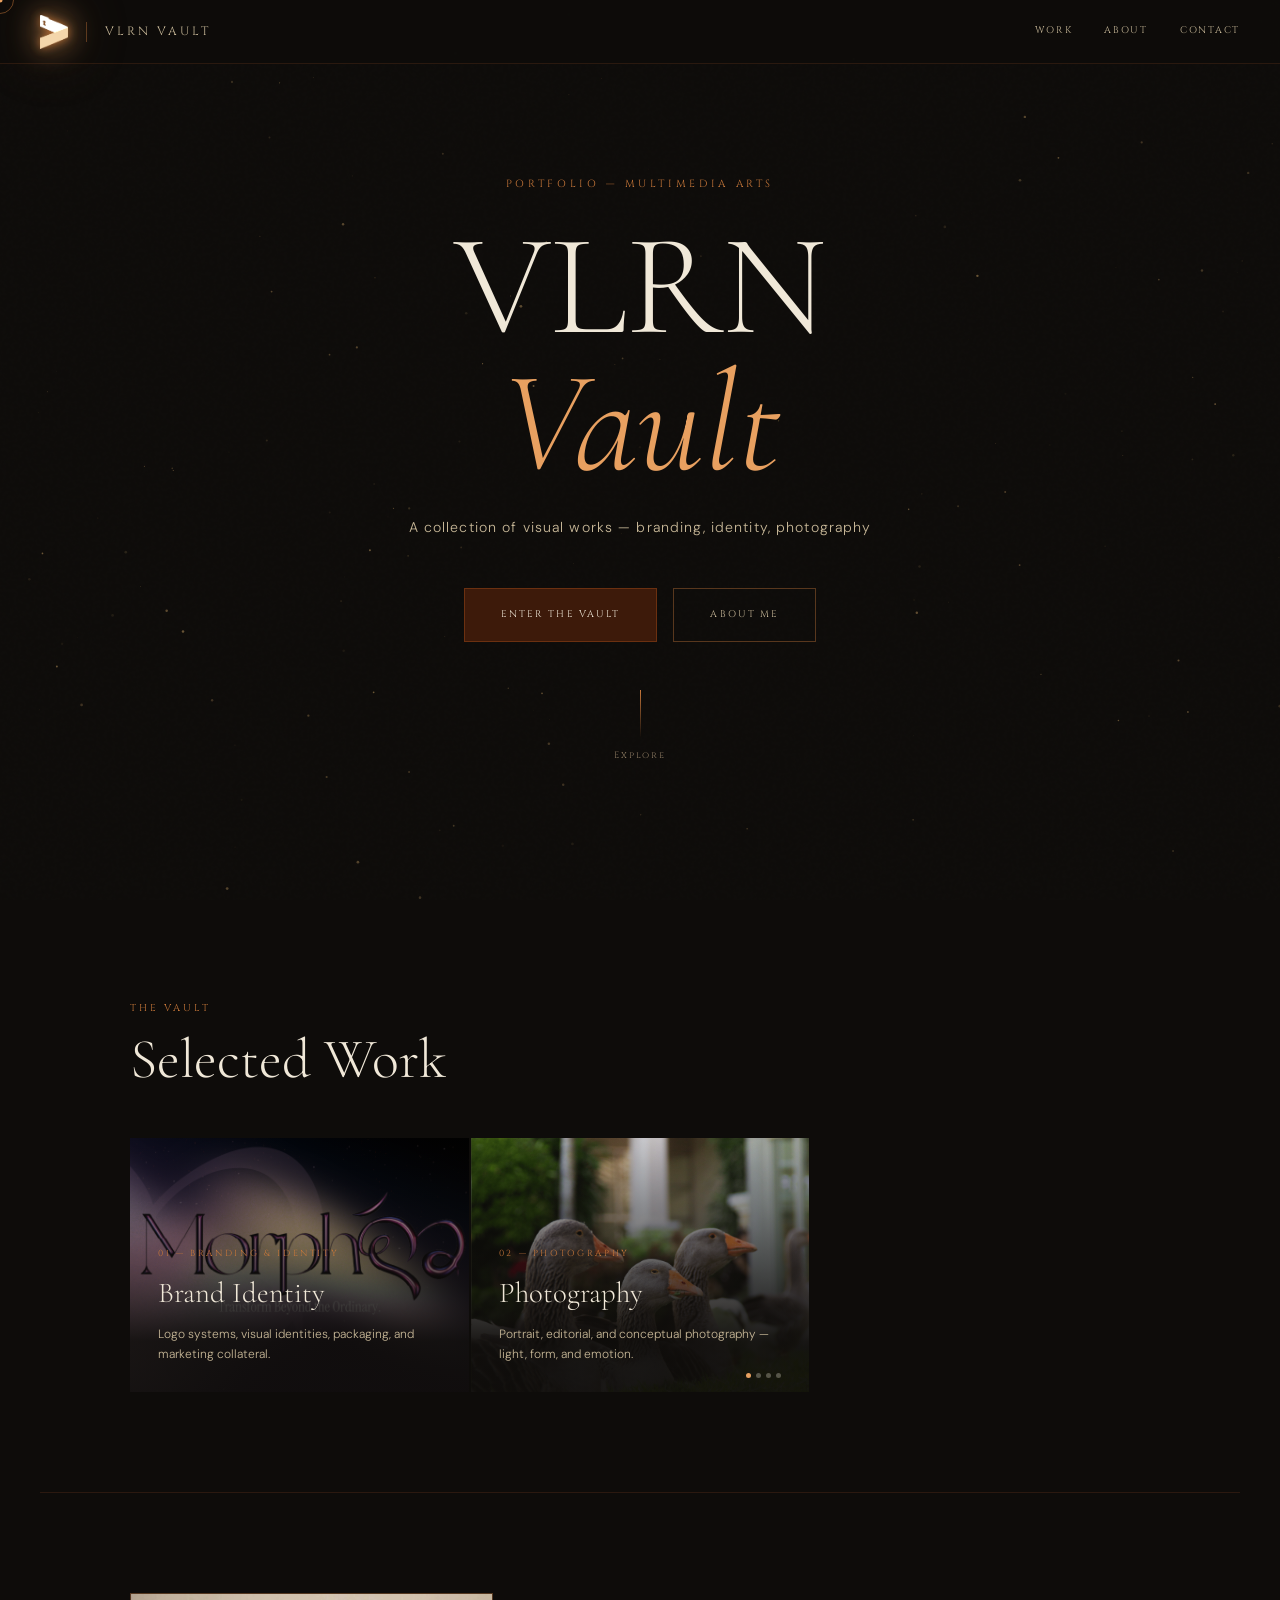
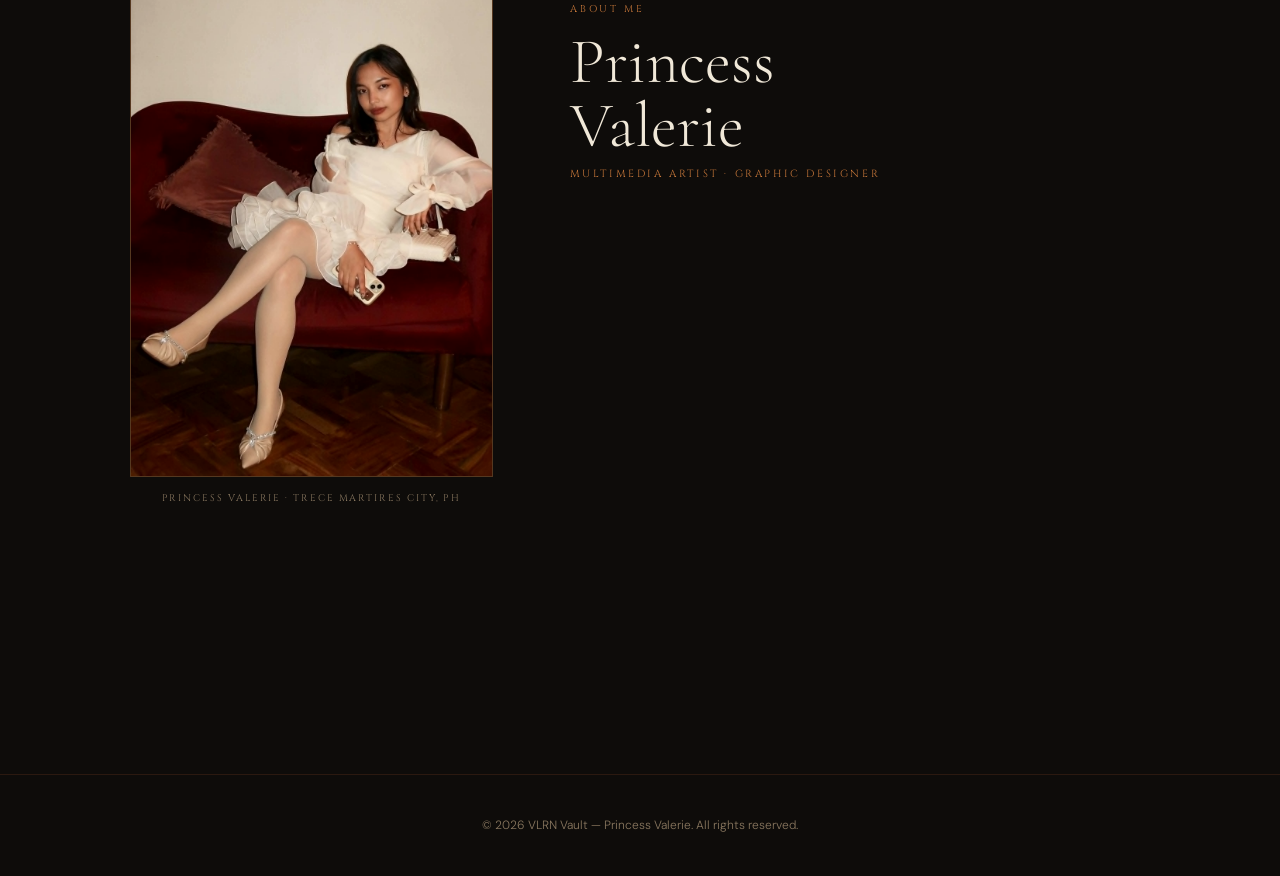
==== commit b56d7010: "Add files via upload" ====
--- a/index.html
+++ b/index.html
@@ -49,6 +49,7 @@
       border-bottom:1px solid var(--border);
       backdrop-filter:blur(12px);
     }
+    /* Logo area — mirrors photography.html */
     .nav-left { display:flex;align-items:center;gap:18px; }
     .vlrn-logo-link { display:flex;align-items:center;text-decoration:none;flex-shrink:0; }
     .vlrn-logo-img {
@@ -149,19 +150,7 @@
     .about-section { padding:clamp(60px,8vw,100px) clamp(20px,5vw,40px);max-width:1100px;margin:0 auto;position:relative;z-index:2; }
     .about-grid { display:grid;grid-template-columns:1fr 1.6fr;gap:clamp(32px,6vw,80px);align-items:start; }
     .about-photo-wrap { position:relative;width:100%; }
-
-    /* BASE about-photo — desktop */
-    .about-photo {
-      width:100%;
-      aspect-ratio:3/4;
-      object-fit:cover;
-      object-position:center 15%;   /* ← was "top center", now shows face */
-      filter:grayscale(15%) contrast(1.05);
-      border:1px solid var(--border-bright);
-      display:block;
-      max-height:65vh;
-    }
-
+    .about-photo { width:100%;aspect-ratio:3/4;object-fit:cover;object-position:top center;filter:grayscale(15%) contrast(1.05);border:1px solid var(--border-bright);display:block;max-height:65vh; }
     .about-photo-caption { font-family:var(--ff-label);font-size:0.6rem;letter-spacing:0.2em;text-transform:uppercase;color:var(--cream-dim);margin-top:14px;text-align:center; }
     .about-text { padding-top:8px; }
     .about-name { font-family:var(--ff-display);font-size:clamp(2rem,5vw,4rem);font-weight:300;line-height:1;color:var(--cream);margin-bottom:8px; }
@@ -169,29 +158,15 @@
     .about-bio { color:var(--cream-muted);font-size:clamp(0.82rem,2vw,0.9rem);line-height:1.9;margin-bottom:32px; }
     .about-bio p { margin-bottom:16px; }
     .about-bio p:last-child { margin-bottom:0; }
-
-    /* MOBILE about-photo fix */
     @media (max-width:768px) {
       .about-section { padding:60px 20px; }
       .about-grid { grid-template-columns:1fr;gap:28px; }
+      .about-photo { max-height:72vw; }
       .about-text { padding-top:0; }
       .about-name { font-size:clamp(2rem,9vw,3rem); }
-
-      /* Key fix: remove height cap, let aspect-ratio drive the height */
-      .about-photo {
-        aspect-ratio: 3/4;
-        max-height: none;              /* remove the cap that was squashing the photo */
-        width: 100%;
-        object-position: center 15%;  /* keep subject centered */
-      }
-    }
-
+    }
     @media (max-width:430px) {
-      .about-photo {
-        aspect-ratio: 3/4;
-        max-height: none;
-        object-position: center 15%;
-      }
+      .about-photo { aspect-ratio:3/4;max-height:55vw; }
       .about-name { font-size:clamp(1.8rem,10vw,2.6rem); }
     }
 
@@ -249,6 +224,7 @@
   <div class="cursor-ring" id="ring"></div>
 
   <nav class="nav">
+    <!-- Logo — same as photography.html -->
     <div class="nav-left">
       <a href="#" class="vlrn-logo-link">
         <img src="assets/vlrn5.png" alt="VLRN Vault" class="vlrn-logo-img"
@@ -327,12 +303,7 @@
   <section class="about-section" id="about">
     <div class="about-grid">
       <div class="about-photo-wrap reveal">
-        <img
-          class="about-photo"
-          src="assets/PengPengSahur.jpg"
-          alt="Princess Valerie"
-          onerror="this.style.background='#1a1410';this.style.minHeight='400px';"
-        />
+        <img class="about-photo" src="assets/PengPengSahur.jpg" alt="Princess Valerie" onerror="this.style.background='#1a1410';this.style.minHeight='400px';" />
         <p class="about-photo-caption">Princess Valerie · Trece Martires City, PH</p>
       </div>
       <div class="about-text">
@@ -484,4 +455,4 @@
     });
   </script>
 </body>
-</html>
+</html>
